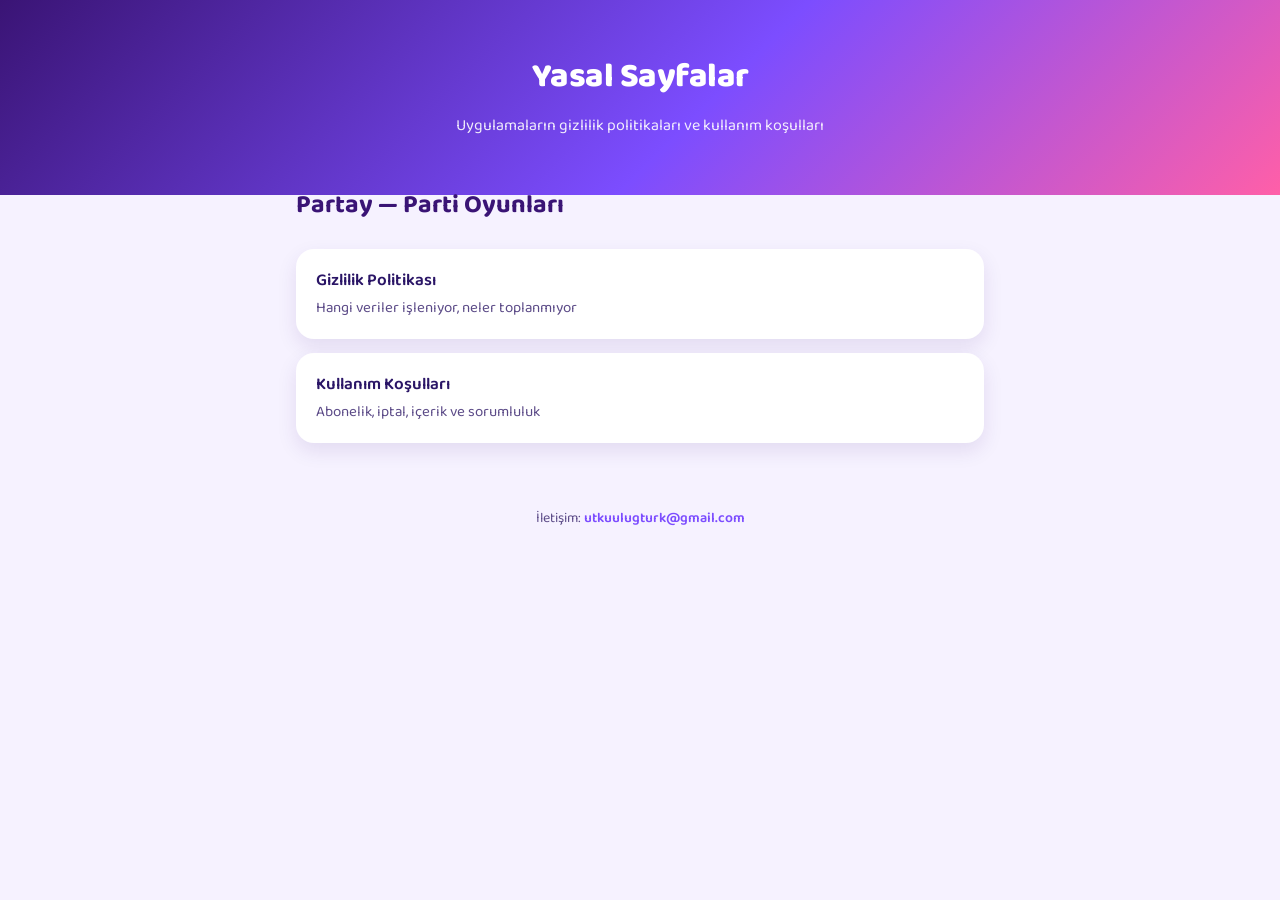
==== index.html @ 954228de "Partay yasal sayfaları: gizlilik politikası ve kullanım koşulları" ====
<!DOCTYPE html>
<html lang="tr">
<head>
<meta charset="utf-8">
<meta name="viewport" content="width=device-width, initial-scale=1">
<title>Yasal Sayfalar</title>
<link rel="preconnect" href="https://fonts.googleapis.com">
<link rel="preconnect" href="https://fonts.gstatic.com" crossorigin>
<link href="https://fonts.googleapis.com/css2?family=Baloo+2:wght@400;600;800&display=swap" rel="stylesheet">
<link rel="stylesheet" href="style.css">
</head>
<body>
<header>
  <h1>Yasal Sayfalar</h1>
  <p>Uygulamaların gizlilik politikaları ve kullanım koşulları</p>
</header>

<main>
  <h2 style="color:#3a1475">Partay — Parti Oyunları</h2>
  <div class="cards">
    <a class="card" href="partay/privacy.html">Gizlilik Politikası
      <span>Hangi veriler işleniyor, neler toplanmıyor</span>
    </a>
    <a class="card" href="partay/terms.html">Kullanım Koşulları
      <span>Abonelik, iptal, içerik ve sorumluluk</span>
    </a>
  </div>
</main>

<footer>
  <p>İletişim: <a href="mailto:utkuulugturk@gmail.com">utkuulugturk@gmail.com</a></p>
</footer>
</body>
</html>
---- style.css ----
/* Partay yasal sayfaları — uygulamanın "Mor Parti" temasıyla aynı dil. */
:root {
  --violet: #3a1475;
  --violet-soft: #7c4dff;
  --pink: #ff5fa8;
  --yellow: #ffd23f;
  --ink: #2a1566;
  --ink-soft: #5b4a87;
  --surface: #ffffff;
  --page: #f6f2ff;
}

* { box-sizing: border-box; }

body {
  margin: 0;
  background: var(--page);
  color: var(--ink);
  font-family: "Baloo 2", -apple-system, BlinkMacSystemFont, "Segoe UI", sans-serif;
  font-size: 17px;
  line-height: 1.7;
}

header {
  background: linear-gradient(135deg, var(--violet) 0%, var(--violet-soft) 55%, var(--pink) 100%);
  color: #fff;
  padding: 48px 20px 56px;
  text-align: center;
}

header .logo {
  width: 84px;
  height: 84px;
  border-radius: 22px;
  display: block;
  margin: 0 auto 16px;
}

header h1 { margin: 0; font-size: 34px; font-weight: 800; letter-spacing: -0.5px; }
header p { margin: 6px 0 0; opacity: 0.9; font-size: 16px; }

main {
  max-width: 720px;
  margin: -32px auto 64px;
  padding: 0 16px;
}

article {
  background: var(--surface);
  border-radius: 24px;
  padding: 32px 28px;
  box-shadow: 0 12px 32px rgba(58, 20, 117, 0.12);
}

article h2 {
  font-size: 22px;
  margin: 32px 0 8px;
  color: var(--violet);
}

article h2:first-of-type { margin-top: 8px; }

article p, article li { color: var(--ink-soft); }
article strong { color: var(--ink); }
article ul { padding-left: 22px; }
article li { margin-bottom: 6px; }

a { color: var(--violet-soft); text-decoration: none; font-weight: 600; }
a:hover { text-decoration: underline; }

.updated {
  display: inline-block;
  background: var(--yellow);
  color: #6b4700;
  font-weight: 700;
  font-size: 14px;
  border-radius: 999px;
  padding: 4px 14px;
  margin-bottom: 8px;
}

.cards { display: grid; gap: 14px; margin-top: 8px; }

.card {
  display: block;
  background: var(--surface);
  border-radius: 18px;
  padding: 18px 20px;
  box-shadow: 0 8px 20px rgba(58, 20, 117, 0.1);
  color: var(--ink);
}

.card span { display: block; color: var(--ink-soft); font-size: 15px; font-weight: 400; }

footer {
  text-align: center;
  color: var(--ink-soft);
  font-size: 14px;
  padding: 0 20px 48px;
}

@media (max-width: 480px) {
  body { font-size: 16px; }
  article { padding: 24px 18px; border-radius: 20px; }
  header { padding: 36px 16px 48px; }
  header h1 { font-size: 28px; }
}
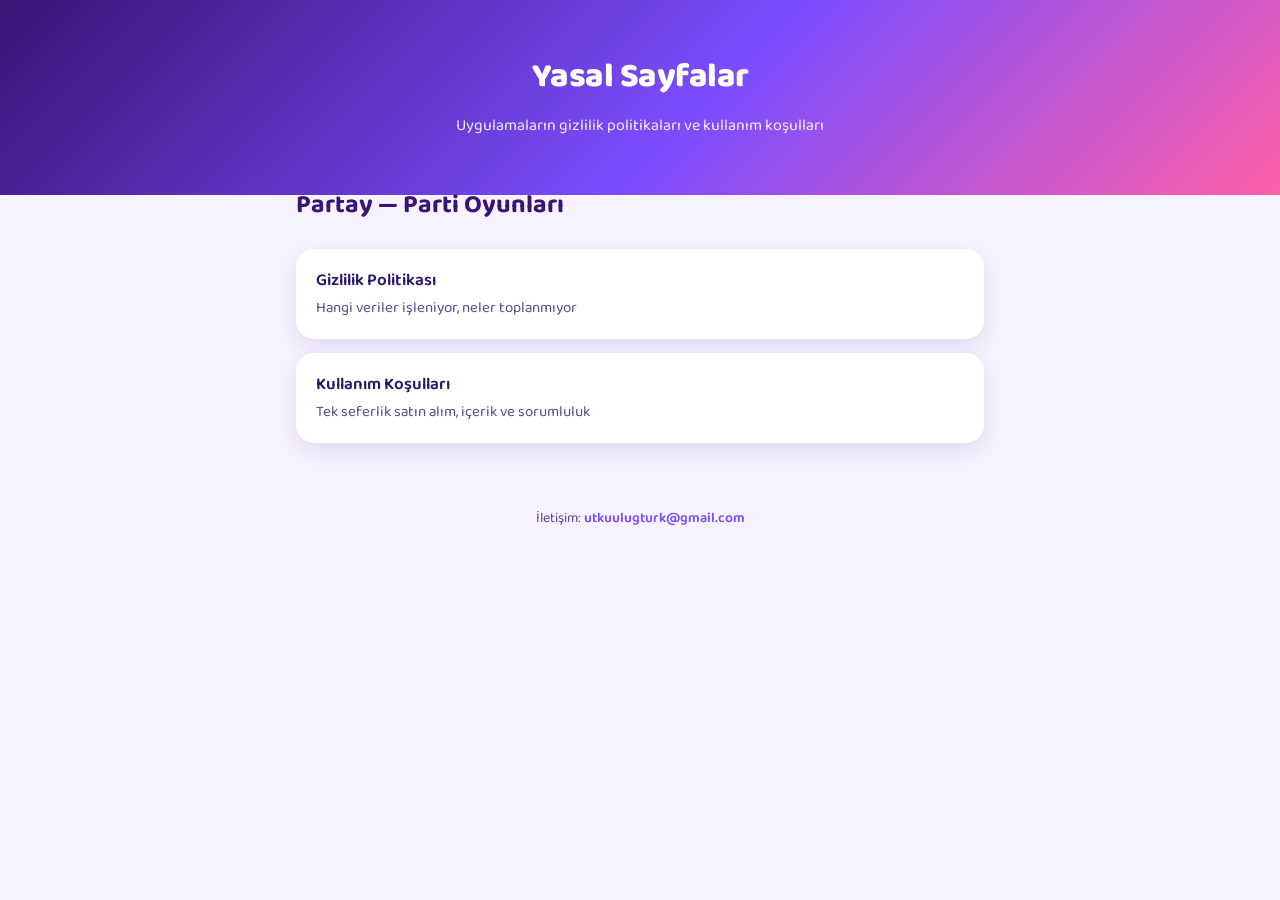
==== commit ddad5391: "Partay: koşullar açıklaması tek seferlik satın alıma göre Co-Authored-By: Claude Opus 5.5 <noreply@a" ====
--- a/index.html
+++ b/index.html
@@ -22,7 +22,7 @@
       <span>Hangi veriler işleniyor, neler toplanmıyor</span>
     </a>
     <a class="card" href="partay/terms.html">Kullanım Koşulları
-      <span>Abonelik, iptal, içerik ve sorumluluk</span>
+      <span>Tek seferlik satın alım, içerik ve sorumluluk</span>
     </a>
   </div>
 </main>
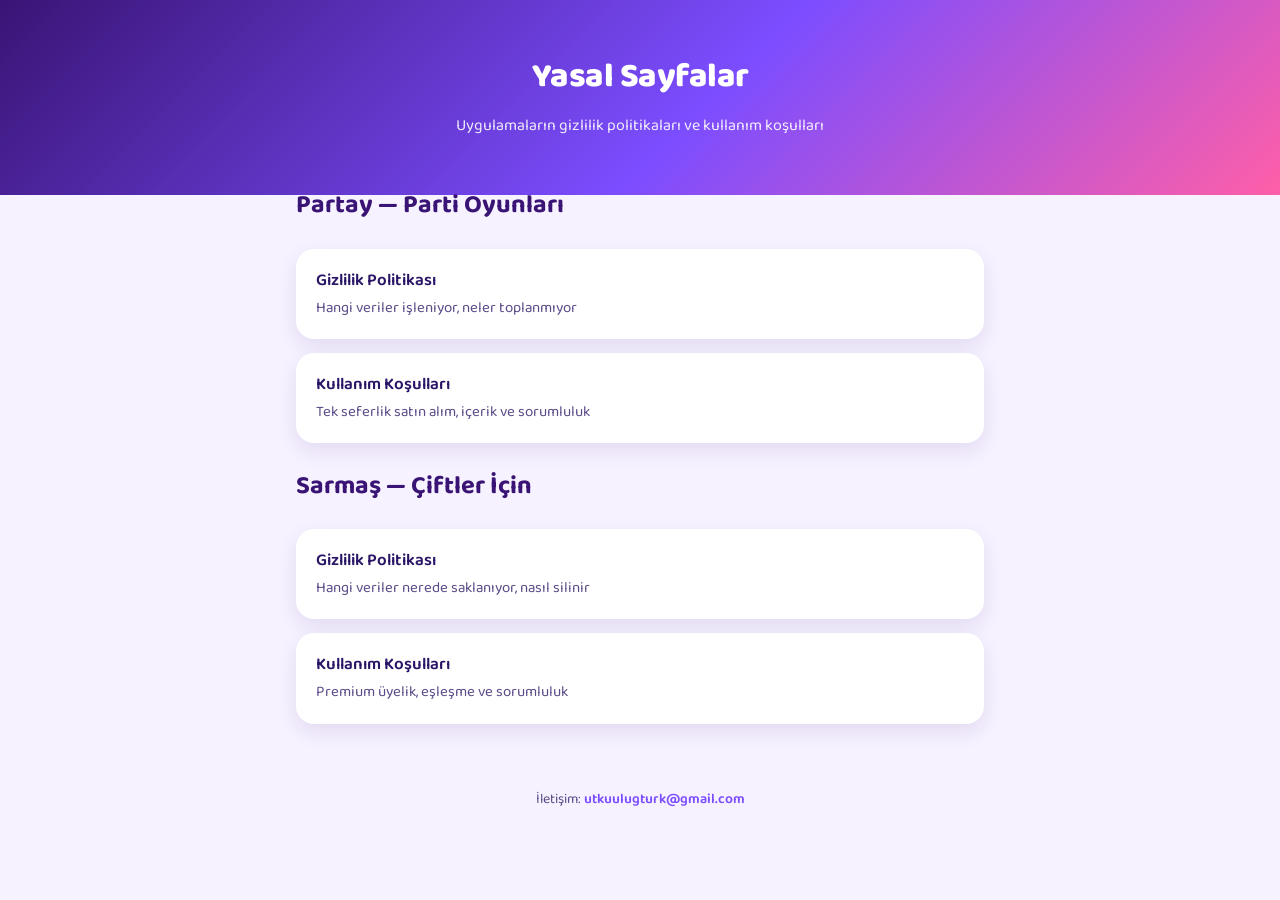
==== commit f1e44972: "Sarmaş: gizlilik politikası ve kullanım koşulları Co-Authored-By: Claude Opus 5.5 <noreply@anthropic" ====
--- a/index.html
+++ b/index.html
@@ -25,6 +25,15 @@
       <span>Tek seferlik satın alım, içerik ve sorumluluk</span>
     </a>
   </div>
+  <h2 style="color:#3a1475">Sarmaş — Çiftler İçin</h2>
+  <div class="cards">
+    <a class="card" href="sarmas/privacy.html">Gizlilik Politikası
+      <span>Hangi veriler nerede saklanıyor, nasıl silinir</span>
+    </a>
+    <a class="card" href="sarmas/terms.html">Kullanım Koşulları
+      <span>Premium üyelik, eşleşme ve sorumluluk</span>
+    </a>
+  </div>
 </main>
 
 <footer>
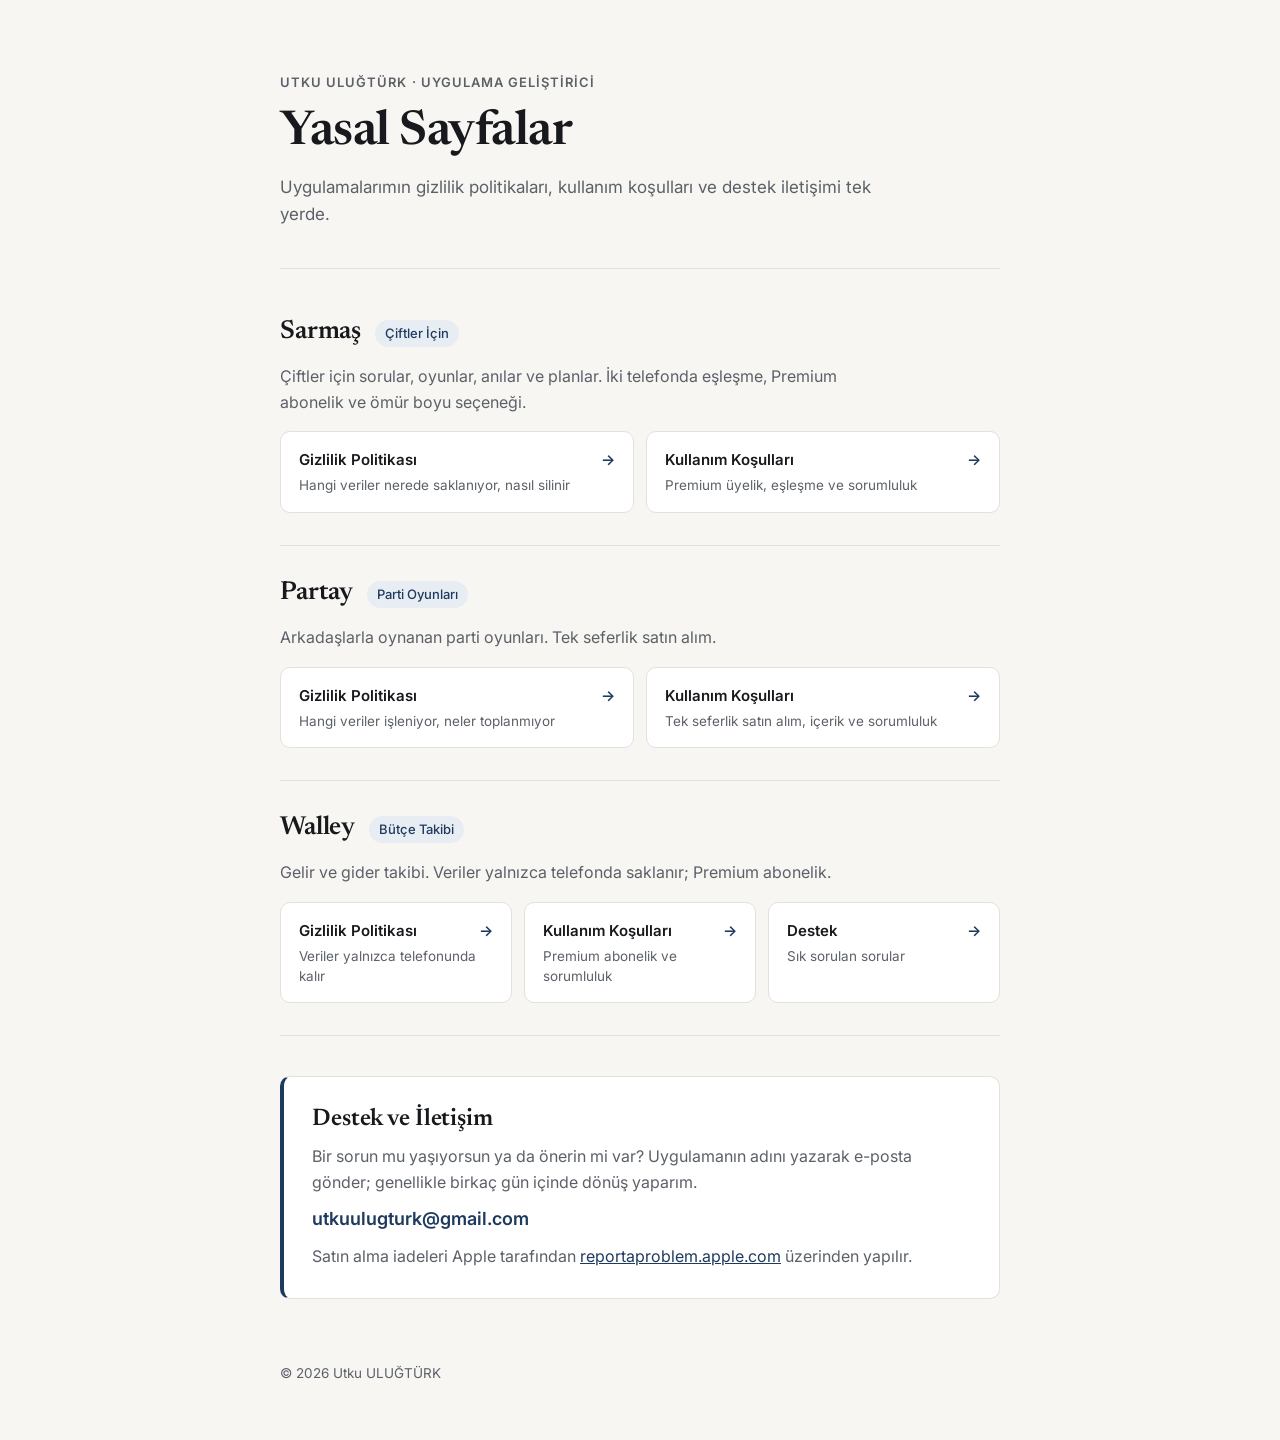
==== commit ca3963e8: "Index: neutral professional design, add Walley and a support block Co-Authored-By: Claude Opus 5.5 <" ====
--- a/index.html
+++ b/index.html
@@ -3,41 +3,99 @@
 <head>
 <meta charset="utf-8">
 <meta name="viewport" content="width=device-width, initial-scale=1">
-<title>Yasal Sayfalar</title>
+<title>Yasal Sayfalar · Utku ULUĞTÜRK</title>
+<meta name="description" content="Sarmaş, Partay ve Walley uygulamalarının gizlilik politikaları, kullanım koşulları ve destek iletişimi.">
 <link rel="preconnect" href="https://fonts.googleapis.com">
 <link rel="preconnect" href="https://fonts.gstatic.com" crossorigin>
-<link href="https://fonts.googleapis.com/css2?family=Baloo+2:wght@400;600;800&display=swap" rel="stylesheet">
-<link rel="stylesheet" href="style.css">
+<link href="https://fonts.googleapis.com/css2?family=Newsreader:opsz,wght@6..72,500;6..72,600&family=Inter:wght@400;500;600&display=swap" rel="stylesheet">
+<style>
+:root{
+  --bg:#F7F6F3; --surface:#FFFFFF; --ink:#17191C; --muted:#5C6168; --line:#E3E1DC;
+  --accent:#1F3A5F; --accent-soft:#E8EDF3; --focus:#2F5A8F;
+  color-scheme:light;
+}
+@media (prefers-color-scheme:dark){
+  :root{--bg:#111316; --surface:#181B1F; --ink:#ECEDEF; --muted:#9BA1A9; --line:#2A2E34;
+    --accent:#9DB7D8; --accent-soft:#1D2733; --focus:#B9CDE6; color-scheme:dark}
+}
+*{box-sizing:border-box}
+html{-webkit-text-size-adjust:100%}
+body{margin:0;background:var(--bg);color:var(--ink);
+  font:400 16px/1.6 Inter,-apple-system,BlinkMacSystemFont,"Segoe UI",Roboto,sans-serif}
+.wrap{max-width:760px;margin:0 auto;padding-left:max(20px,env(safe-area-inset-left,0px));padding-right:max(20px,env(safe-area-inset-right,0px))}
+header{padding-block:72px 40px;border-bottom:1px solid var(--line)}
+.owner{margin:0 0 14px;font-size:13px;font-weight:600;letter-spacing:.08em;text-transform:uppercase;color:var(--muted)}
+h1{margin:0;font:600 clamp(36px,6vw,48px)/1.1 Newsreader,Georgia,"Times New Roman",serif;letter-spacing:-.01em;text-wrap:balance}
+.lede{margin:14px 0 0;max-width:56ch;color:var(--muted);font-size:17px}
+main{padding-block:16px 24px}
+section.app{padding-block:32px;border-bottom:1px solid var(--line);display:grid;gap:16px}
+.app-head{display:flex;flex-wrap:wrap;align-items:baseline;gap:6px 14px}
+h2{margin:0;font:600 26px/1.2 Newsreader,Georgia,serif;letter-spacing:-.005em}
+.tag{font-size:13px;font-weight:500;color:var(--accent);background:var(--accent-soft);padding:3px 10px;border-radius:999px;white-space:nowrap}
+.app p{margin:0;color:var(--muted);max-width:62ch}
+.links{display:grid;grid-template-columns:repeat(auto-fit,minmax(200px,1fr));gap:12px}
+.links a{display:block;padding:16px 18px;background:var(--surface);border:1px solid var(--line);border-radius:10px;
+  color:var(--ink);text-decoration:none;transition:border-color .15s,transform .15s}
+.links a:hover{border-color:var(--accent);transform:translateY(-1px)}
+.links a:focus-visible{outline:2px solid var(--focus);outline-offset:2px}
+.links strong{display:flex;justify-content:space-between;gap:8px;font-weight:600;font-size:15px}
+.links strong::after{content:"→";color:var(--accent)}
+.links span{display:block;margin-top:4px;font-size:13.5px;line-height:1.45;color:var(--muted)}
+.contact{margin-block:40px 8px;padding:28px;background:var(--surface);border:1px solid var(--line);border-left:4px solid var(--accent);border-radius:10px;display:grid;gap:10px}
+.contact h2{font-size:24px}
+.contact p{margin:0;color:var(--muted);max-width:62ch}
+.mail{font-size:18px;font-weight:600;color:var(--accent);text-decoration:none;word-break:break-all}
+.mail:hover{text-decoration:underline}
+footer{padding-block:32px 56px;color:var(--muted);font-size:13.5px}
+@media (max-width:480px){header{padding-block:48px 28px}section.app{padding-block:26px}.contact{padding:22px}}
+</style>
 </head>
 <body>
+<div class="wrap">
 <header>
+  <p class="owner">Utku ULUĞTÜRK · Uygulama geliştirici</p>
   <h1>Yasal Sayfalar</h1>
-  <p>Uygulamaların gizlilik politikaları ve kullanım koşulları</p>
+  <p class="lede">Uygulamalarımın gizlilik politikaları, kullanım koşulları ve destek iletişimi tek yerde.</p>
 </header>
 
 <main>
-  <h2 style="color:#3a1475">Partay — Parti Oyunları</h2>
-  <div class="cards">
-    <a class="card" href="partay/privacy.html">Gizlilik Politikası
-      <span>Hangi veriler işleniyor, neler toplanmıyor</span>
-    </a>
-    <a class="card" href="partay/terms.html">Kullanım Koşulları
-      <span>Tek seferlik satın alım, içerik ve sorumluluk</span>
-    </a>
-  </div>
-  <h2 style="color:#3a1475">Sarmaş — Çiftler İçin</h2>
-  <div class="cards">
-    <a class="card" href="sarmas/privacy.html">Gizlilik Politikası
-      <span>Hangi veriler nerede saklanıyor, nasıl silinir</span>
-    </a>
-    <a class="card" href="sarmas/terms.html">Kullanım Koşulları
-      <span>Premium üyelik, eşleşme ve sorumluluk</span>
-    </a>
-  </div>
+  <section class="app" aria-labelledby="sarmas">
+    <div class="app-head"><h2 id="sarmas">Sarmaş</h2><span class="tag">Çiftler İçin</span></div>
+    <p>Çiftler için sorular, oyunlar, anılar ve planlar. İki telefonda eşleşme, Premium abonelik ve ömür boyu seçeneği.</p>
+    <div class="links">
+      <a href="sarmas/privacy.html"><strong>Gizlilik Politikası</strong><span>Hangi veriler nerede saklanıyor, nasıl silinir</span></a>
+      <a href="sarmas/terms.html"><strong>Kullanım Koşulları</strong><span>Premium üyelik, eşleşme ve sorumluluk</span></a>
+    </div>
+  </section>
+
+  <section class="app" aria-labelledby="partay">
+    <div class="app-head"><h2 id="partay">Partay</h2><span class="tag">Parti Oyunları</span></div>
+    <p>Arkadaşlarla oynanan parti oyunları. Tek seferlik satın alım.</p>
+    <div class="links">
+      <a href="partay/privacy.html"><strong>Gizlilik Politikası</strong><span>Hangi veriler işleniyor, neler toplanmıyor</span></a>
+      <a href="partay/terms.html"><strong>Kullanım Koşulları</strong><span>Tek seferlik satın alım, içerik ve sorumluluk</span></a>
+    </div>
+  </section>
+
+  <section class="app" aria-labelledby="walley">
+    <div class="app-head"><h2 id="walley">Walley</h2><span class="tag">Bütçe Takibi</span></div>
+    <p>Gelir ve gider takibi. Veriler yalnızca telefonda saklanır; Premium abonelik.</p>
+    <div class="links">
+      <a href="https://uulugturk.github.io/walley-legal/privacy.html"><strong>Gizlilik Politikası</strong><span>Veriler yalnızca telefonunda kalır</span></a>
+      <a href="https://uulugturk.github.io/walley-legal/terms.html"><strong>Kullanım Koşulları</strong><span>Premium abonelik ve sorumluluk</span></a>
+      <a href="https://uulugturk.github.io/walley-legal/"><strong>Destek</strong><span>Sık sorulan sorular</span></a>
+    </div>
+  </section>
+
+  <section class="contact" aria-labelledby="destek">
+    <h2 id="destek">Destek ve İletişim</h2>
+    <p>Bir sorun mu yaşıyorsun ya da önerin mi var? Uygulamanın adını yazarak e-posta gönder; genellikle birkaç gün içinde dönüş yaparım.</p>
+    <a class="mail" href="mailto:utkuulugturk@gmail.com">utkuulugturk@gmail.com</a>
+    <p>Satın alma iadeleri Apple tarafından <a href="https://reportaproblem.apple.com" style="color:var(--accent)">reportaproblem.apple.com</a> üzerinden yapılır.</p>
+  </section>
 </main>
 
-<footer>
-  <p>İletişim: <a href="mailto:utkuulugturk@gmail.com">utkuulugturk@gmail.com</a></p>
-</footer>
+<footer>© 2026 Utku ULUĞTÜRK</footer>
+</div>
 </body>
 </html>
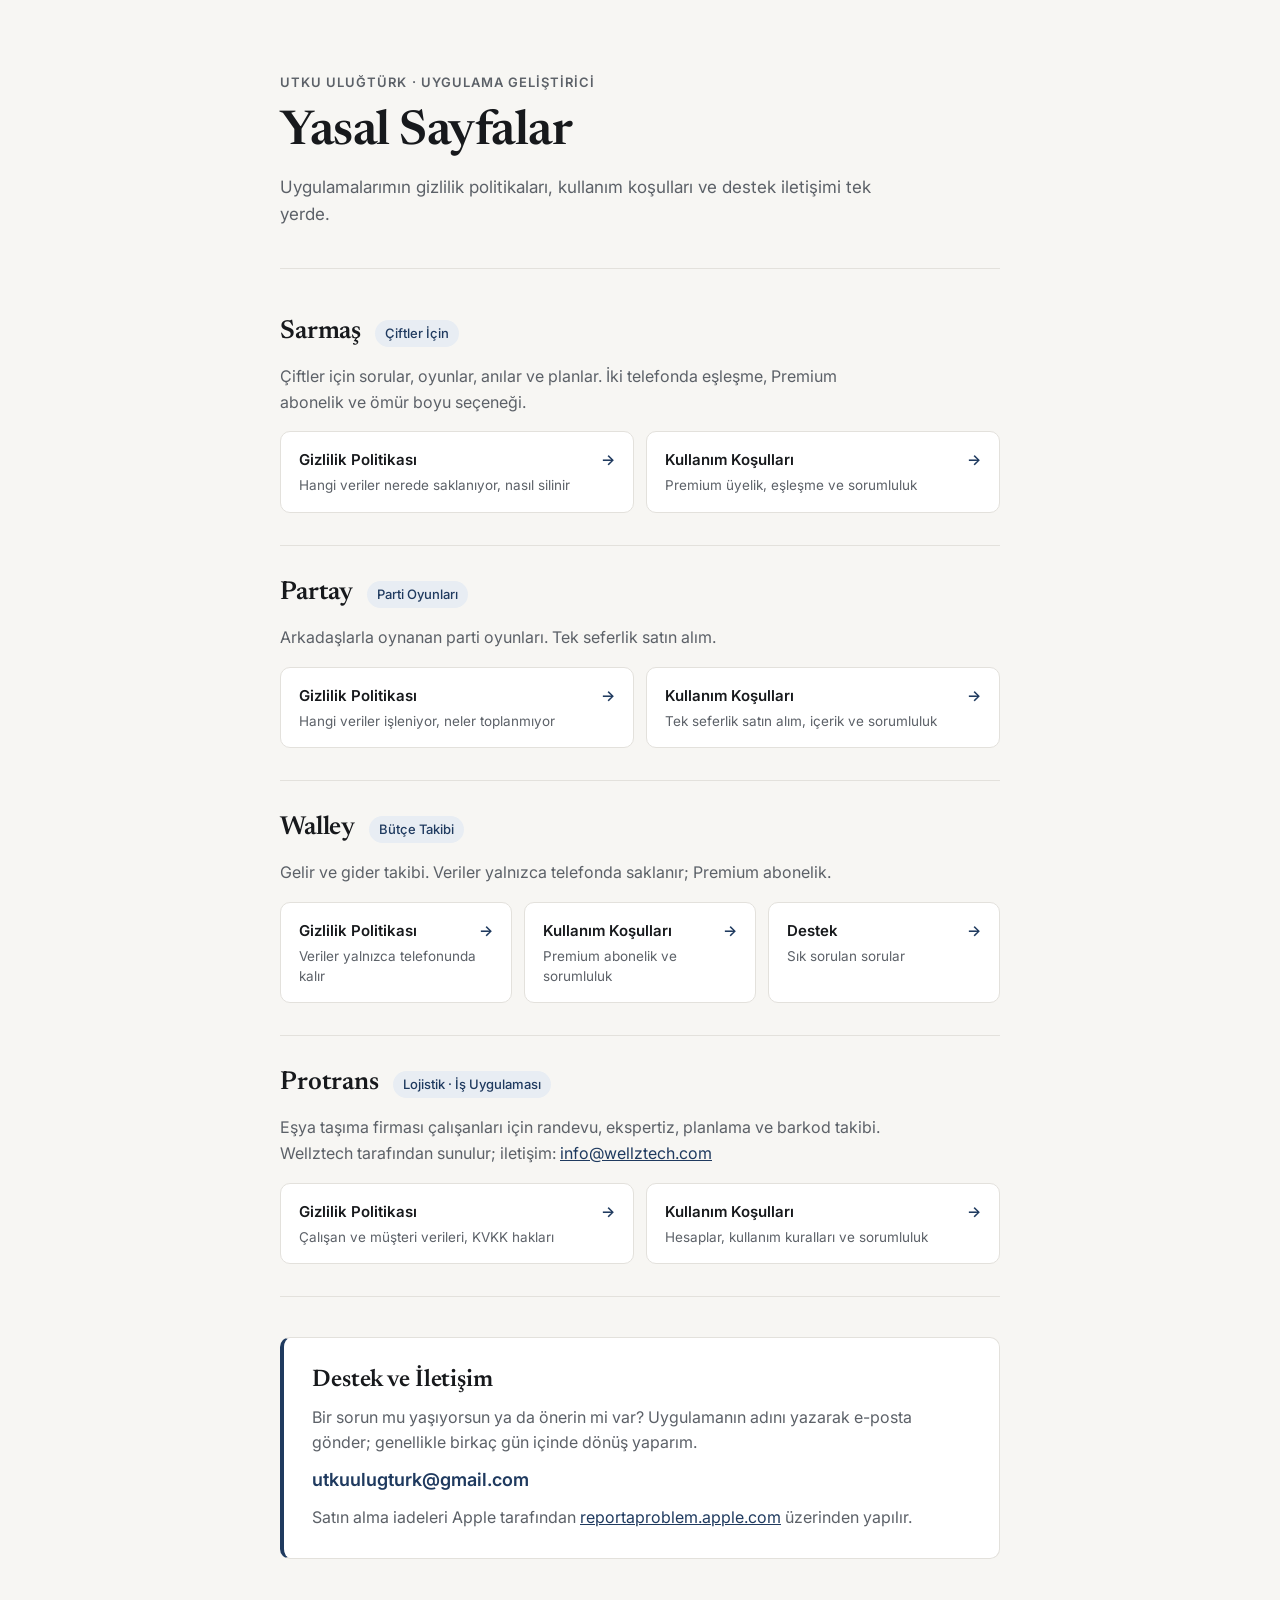
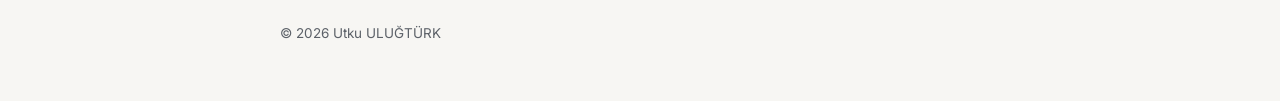
==== commit c8c20e63: "Protrans: privacy policy and terms in Protrans colours and logo Co-Authored-By: Claude Opus 5.5 <nor" ====
--- a/index.html
+++ b/index.html
@@ -4,7 +4,7 @@
 <meta charset="utf-8">
 <meta name="viewport" content="width=device-width, initial-scale=1">
 <title>Yasal Sayfalar · Utku ULUĞTÜRK</title>
-<meta name="description" content="Sarmaş, Partay ve Walley uygulamalarının gizlilik politikaları, kullanım koşulları ve destek iletişimi.">
+<meta name="description" content="Sarmaş, Partay, Walley ve Protrans uygulamalarının gizlilik politikaları, kullanım koşulları ve destek iletişimi.">
 <link rel="preconnect" href="https://fonts.googleapis.com">
 <link rel="preconnect" href="https://fonts.gstatic.com" crossorigin>
 <link href="https://fonts.googleapis.com/css2?family=Newsreader:opsz,wght@6..72,500;6..72,600&family=Inter:wght@400;500;600&display=swap" rel="stylesheet">
@@ -87,6 +87,15 @@
     </div>
   </section>
 
+  <section class="app" aria-labelledby="protrans">
+    <div class="app-head"><h2 id="protrans">Protrans</h2><span class="tag">Lojistik · İş Uygulaması</span></div>
+    <p>Eşya taşıma firması çalışanları için randevu, ekspertiz, planlama ve barkod takibi. Wellztech tarafından sunulur; iletişim: <a href="mailto:info@wellztech.com" style="color:var(--accent)">info@wellztech.com</a></p>
+    <div class="links">
+      <a href="protrans/privacy.html"><strong>Gizlilik Politikası</strong><span>Çalışan ve müşteri verileri, KVKK hakları</span></a>
+      <a href="protrans/terms.html"><strong>Kullanım Koşulları</strong><span>Hesaplar, kullanım kuralları ve sorumluluk</span></a>
+    </div>
+  </section>
+
   <section class="contact" aria-labelledby="destek">
     <h2 id="destek">Destek ve İletişim</h2>
     <p>Bir sorun mu yaşıyorsun ya da önerin mi var? Uygulamanın adını yazarak e-posta gönder; genellikle birkaç gün içinde dönüş yaparım.</p>
